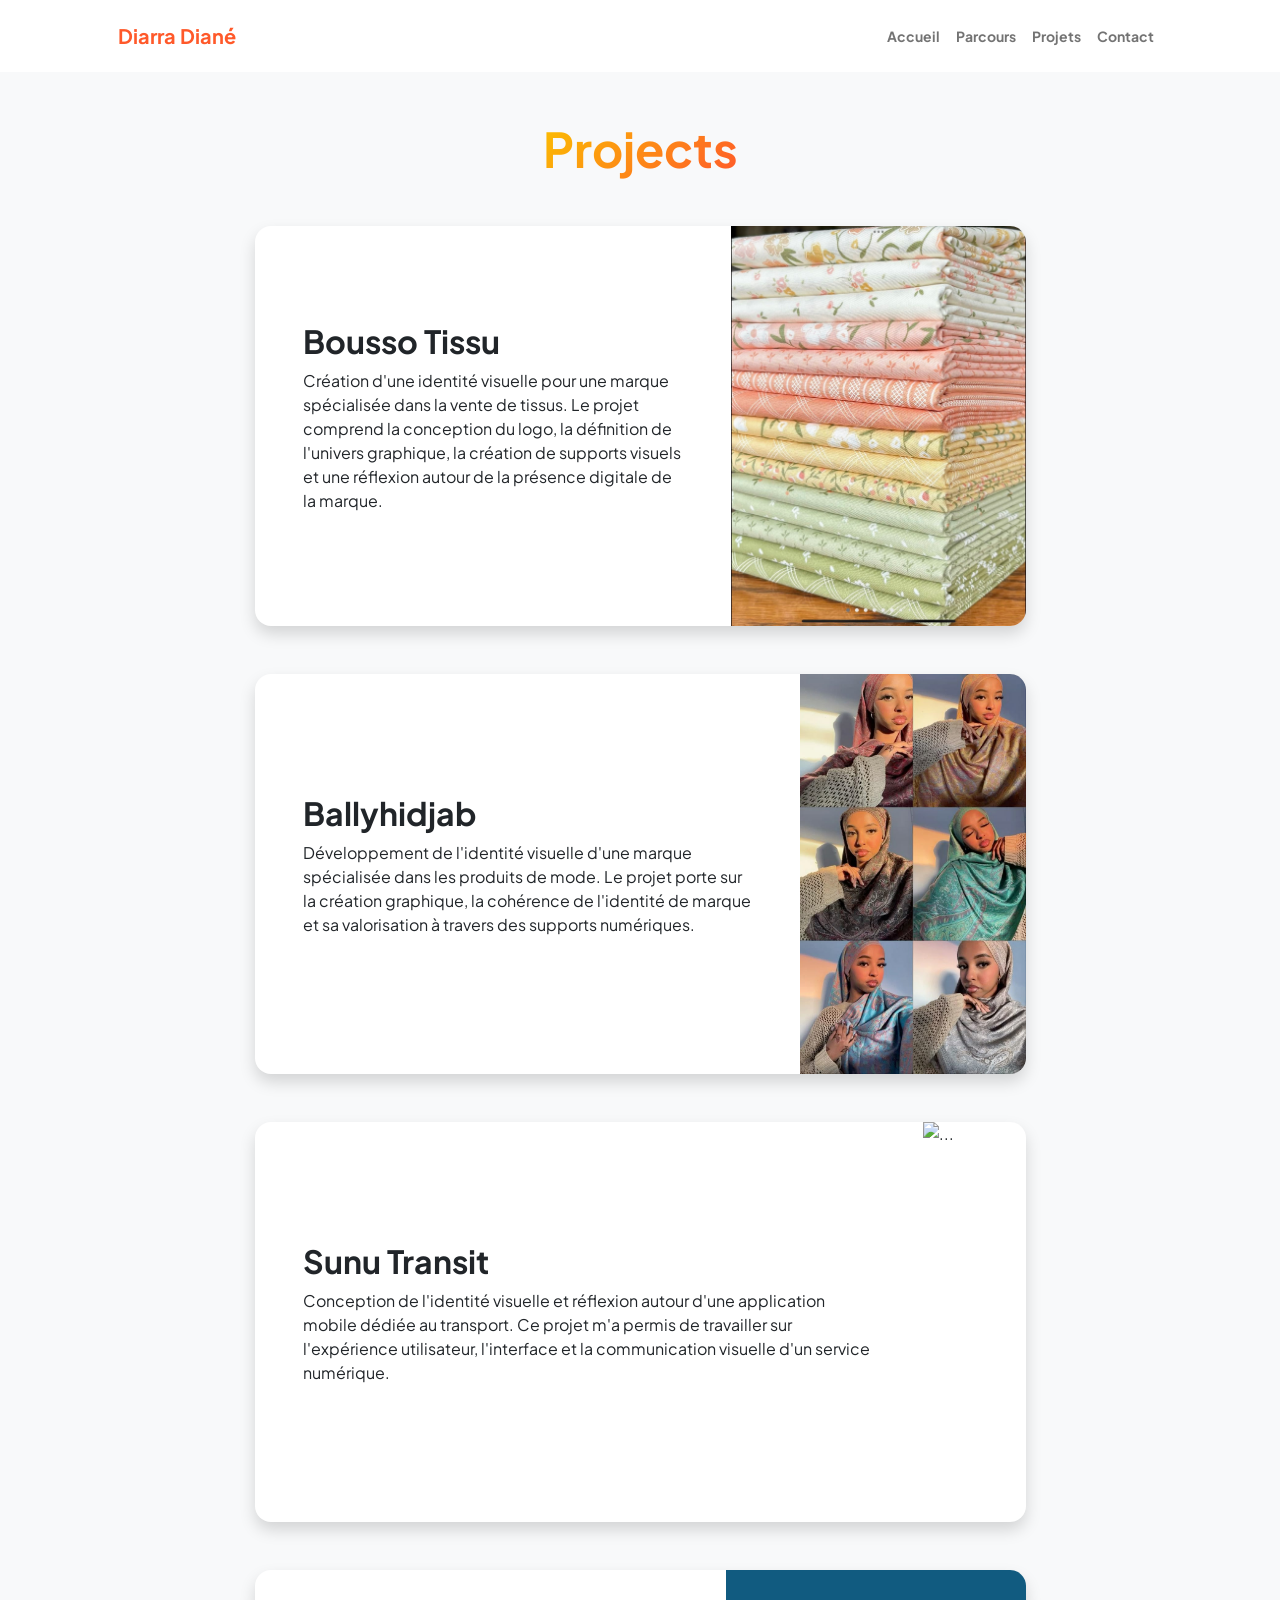
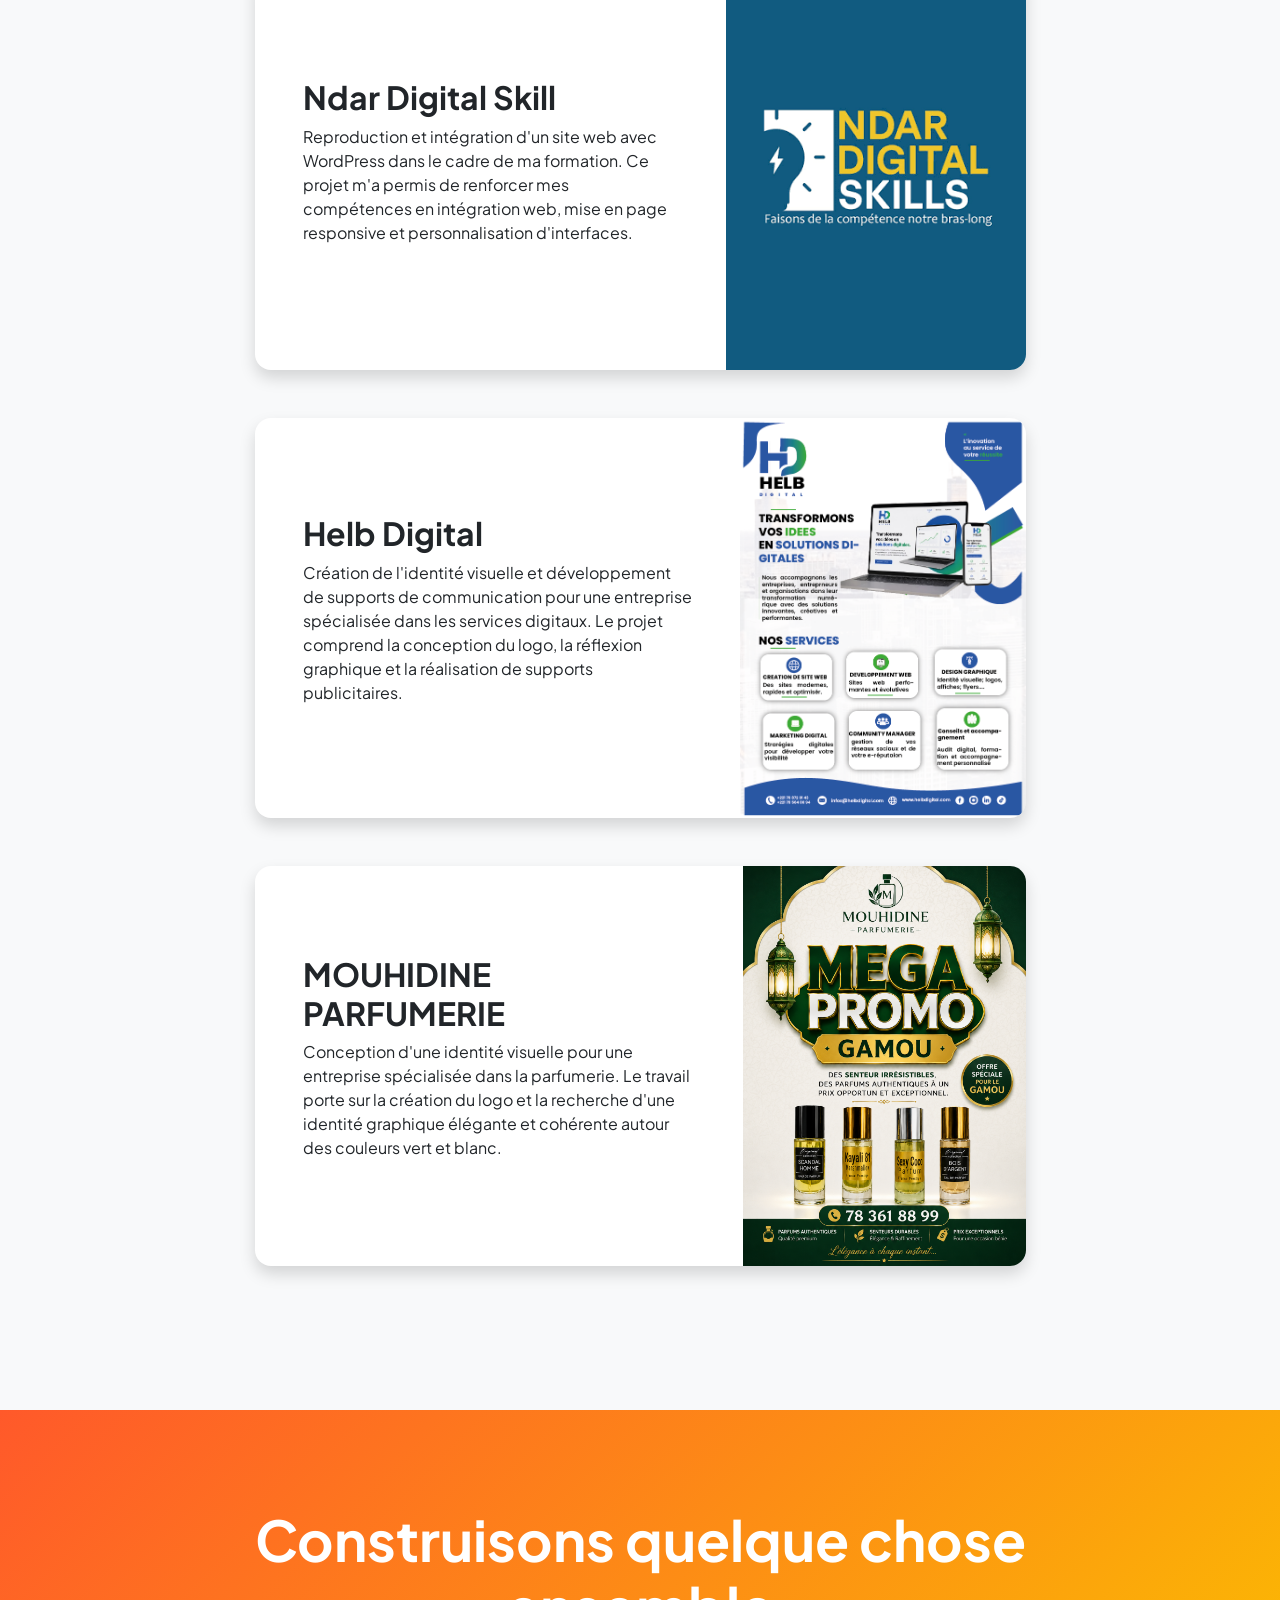
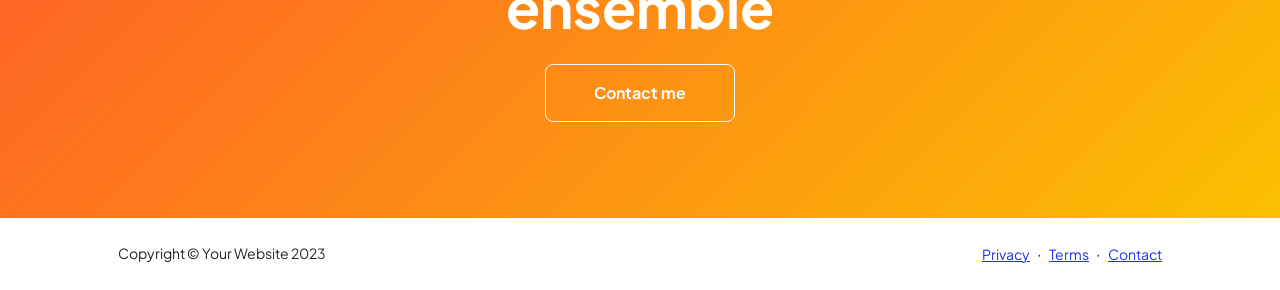
==== projects.html @ 72b6c83c "premier commit" ====
<!DOCTYPE html>
<html lang="en">
    <head>
        <meta charset="utf-8" />
        <meta name="viewport" content="width=device-width, initial-scale=1, shrink-to-fit=no" />
        <meta name="description" content="" />
        <meta name="author" content="" />
        <title>Modern Business - Start Bootstrap Template</title>
        <!-- Favicon-->
        <link rel="icon" type="image/x-icon" href="assets/favicon.ico" />
        <!-- Custom Google font-->
        <link rel="preconnect" href="https://fonts.googleapis.com" />
        <link rel="preconnect" href="https://fonts.gstatic.com" crossorigin />
        <link href="https://fonts.googleapis.com/css2?family=Plus+Jakarta+Sans:wght@100;200;300;400;500;600;700;800;900&amp;display=swap" rel="stylesheet" />
        <!-- Bootstrap icons-->
        <link href="https://cdn.jsdelivr.net/npm/bootstrap-icons@1.8.1/font/bootstrap-icons.css" rel="stylesheet" />
        <!-- Core theme CSS (includes Bootstrap)-->
        <link href="css/styles.css" rel="stylesheet" />
    </head>
    <body class="d-flex flex-column h-100 bg-light">
        <main class="flex-shrink-0">
            <!-- Navigation-->
            <nav class="navbar navbar-expand-lg navbar-light bg-white py-3">
                <div class="container px-5">
                    <a class="navbar-brand" href="index.html"><span class="fw-bolder text-primary">Diarra Diané</span></a>
                    <button class="navbar-toggler" type="button" data-bs-toggle="collapse" data-bs-target="#navbarSupportedContent" aria-controls="navbarSupportedContent" aria-expanded="false" aria-label="Toggle navigation"><span class="navbar-toggler-icon"></span></button>
                    <div class="collapse navbar-collapse" id="navbarSupportedContent">
                        <ul class="navbar-nav ms-auto mb-2 mb-lg-0 small fw-bolder">
                            <li class="nav-item"><a class="nav-link" href="index.html">Accueil</a></li>
                            <li class="nav-item"><a class="nav-link" href="resume.html">Parcours</a></li>
                            <li class="nav-item"><a class="nav-link" href="projects.html">Projets</a></li>
                            <li class="nav-item"><a class="nav-link" href="contact.html">Contact</a></li>
                        </ul>
                    </div>
                </div>
            </nav>
            <!-- Projects Section-->
            <section class="py-5">
                <div class="container px-5 mb-5">
                    <div class="text-center mb-5">
                        <h1 class="display-5 fw-bolder mb-0"><span class="text-gradient d-inline">Projects</span></h1>
                    </div>
                    <div class="row gx-5 justify-content-center">
                        <div class="col-lg-11 col-xl-9 col-xxl-8">
                            <!-- Project Card 1-->
                            <div class="card overflow-hidden shadow rounded-4 border-0 mb-5">
                                <div class="card-body p-0">
                                    <div class="d-flex align-items-center">
                                        <div class="p-5">
                                            <h2 class="fw-bolder">Bousso Tissu</h2>
                                            <p>
                                                Création d'une identité visuelle pour une marque spécialisée
                                                dans la vente de tissus. Le projet comprend la conception du
                                                logo, la définition de l'univers graphique, la création de
                                                supports visuels et une réflexion autour de la présence
                                                digitale de la marque.
                                            </p>
                                        </div>
                                        <img class="img-fluid project-img" src="assets/tissus.jpg" alt="Bousso Tissu" />
                                    </div>
                                </div>
                            </div>
                            <!-- Project Card 2-->
                            <div class="card overflow-hidden shadow rounded-4 border-0 mb-5">
                                <div class="card-body p-0">
                                    <div class="d-flex align-items-center">
                                        <div class="p-5">
                                            <h2 class="fw-bolder">Ballyhidjab</h2>
                                            <p>
                                                Développement de l'identité visuelle d'une marque spécialisée
                                                dans les produits de mode. Le projet porte sur la création
                                                graphique, la cohérence de l'identité de marque et sa
                                                valorisation à travers des supports numériques.
                                            </p>
                                        </div>
                                        <img class="img-fluid project-img" src="assets/16d7089b056cf580c955b01322054cd0.jpg" alt="Ballyhidjab" />
                                    </div>
                                </div>
                            </div>
                            <!-- Project Card 3-->
                            <div class="card overflow-hidden shadow rounded-4 border-0 mb-5">
                                <div class="card-body p-0">
                                    <div class="d-flex align-items-center">
                                        <div class="p-5">
                                            <h2 class="fw-bolder">Sunu Transit</h2>
                                            <p>
                                                Conception de l'identité visuelle et réflexion autour d'une
                                                application mobile dédiée au transport. Ce projet m'a permis
                                                de travailler sur l'expérience utilisateur, l'interface et
                                                la communication visuelle d'un service numérique.
                                            </p>
                                        </div>
                                        <img class="img-fluid project-img" src="https://dummyimage.com/300x400/343a40/6c757d" alt="..." />
                                    </div>
                                </div>
                            </div>
                            <!-- Project Card 4-->
                            <div class="card overflow-hidden shadow rounded-4 border-0 mb-5">
                                <div class="card-body p-0">
                                    <div class="d-flex align-items-center">
                                        <div class="p-5">
                                            <h2 class="fw-bolder">Ndar Digital Skill</h2>
                                            <p>
                                                Reproduction et intégration d'un site web avec WordPress
                                                dans le cadre de ma formation. Ce projet m'a permis de
                                                renforcer mes compétences en intégration web, mise en page
                                                responsive et personnalisation d'interfaces.
                                            </p>
                                        </div>
                                        <img class="img-fluid project-img" src="assets/images.png" alt="..." />
                                    </div>
                                </div>
                            </div>
                            <!-- Project Card 5-->
                            <div class="card overflow-hidden shadow rounded-4 border-0 mb-5">
                                <div class="card-body p-0">
                                    <div class="d-flex align-items-center">
                                        <div class="p-5">
                                            <h2 class="fw-bolder">Helb Digital</h2>
                                            <p>
                                                Création de l'identité visuelle et développement de supports
                                                de communication pour une entreprise spécialisée dans les
                                                services digitaux. Le projet comprend la conception du logo,
                                                la réflexion graphique et la réalisation de supports
                                                publicitaires.
                                            </p>
                                        </div>
                                        <img class="img-fluid project-img" src="assets/Plan de travail 1.png" alt="..." />
                                    </div>
                                </div>
                            </div>
                            <!-- Project Card 6-->
                            <div class="card overflow-hidden shadow rounded-4 border-0 mb-5">
                                <div class="card-body p-0">
                                    <div class="d-flex align-items-center">
                                        <div class="p-5">
                                            <h2 class="fw-bolder">MOUHIDINE PARFUMERIE</h2>
                                            <p>
                                                Conception d'une identité visuelle pour une entreprise
                                                spécialisée dans la parfumerie. Le travail porte sur la
                                                création du logo et la recherche d'une identité graphique
                                                élégante et cohérente autour des couleurs vert et blanc.
                                            </p>
                                        </div>
                                        <img class="img-fluid project-img" src="assets/AFFICHE Diomaye.png" alt="MOUHIDINE" />
                                    </div>
                                </div>
                            </div>
                        </div>
                    </div>
                </div>
            </section>
            <!-- Call to action section-->
            <section class="py-5 bg-gradient-primary-to-secondary text-white">
                <div class="container px-5 my-5">
                    <div class="text-center">
                        <h2 class="display-4 fw-bolder mb-4">Construisons quelque chose ensemble</h2>
                        <a class="btn btn-outline-light btn-lg px-5 py-3 fs-6 fw-bolder" href="contact.html">Contact me</a>
                    </div>
                </div>
            </section>
        </main>
        <!-- Footer-->
        <footer class="bg-white py-4 mt-auto">
            <div class="container px-5">
                <div class="row align-items-center justify-content-between flex-column flex-sm-row">
                    <div class="col-auto"><div class="small m-0">Copyright &copy; Your Website 2023</div></div>
                    <div class="col-auto">
                        <a class="small" href="#!">Privacy</a>
                        <span class="mx-1">&middot;</span>
                        <a class="small" href="#!">Terms</a>
                        <span class="mx-1">&middot;</span>
                        <a class="small" href="#!">Contact</a>
                    </div>
                </div>
            </div>
        </footer>
        <!-- Bootstrap core JS-->
        <script src="https://cdn.jsdelivr.net/npm/bootstrap@5.2.3/dist/js/bootstrap.bundle.min.js"></script>
        <!-- Core theme JS-->
        <script src="js/scripts.js"></script>
    </body>
</html>
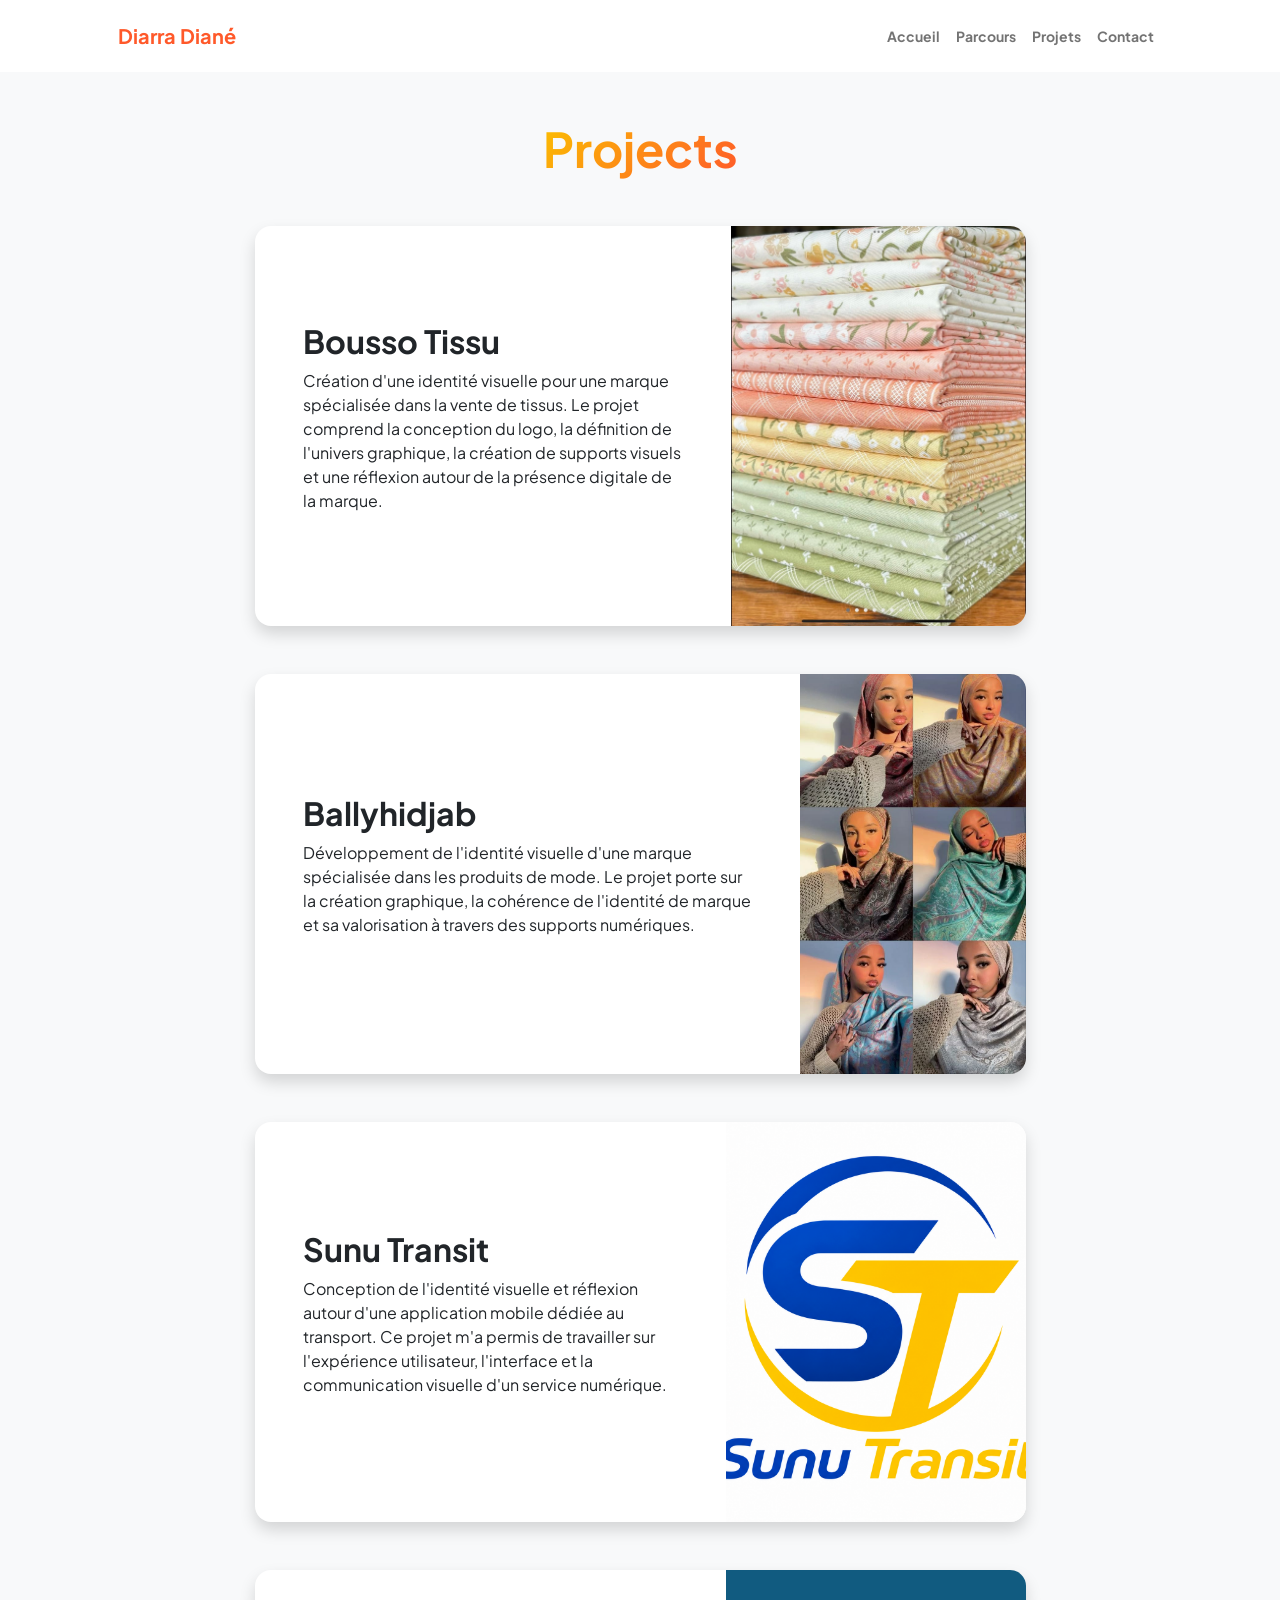
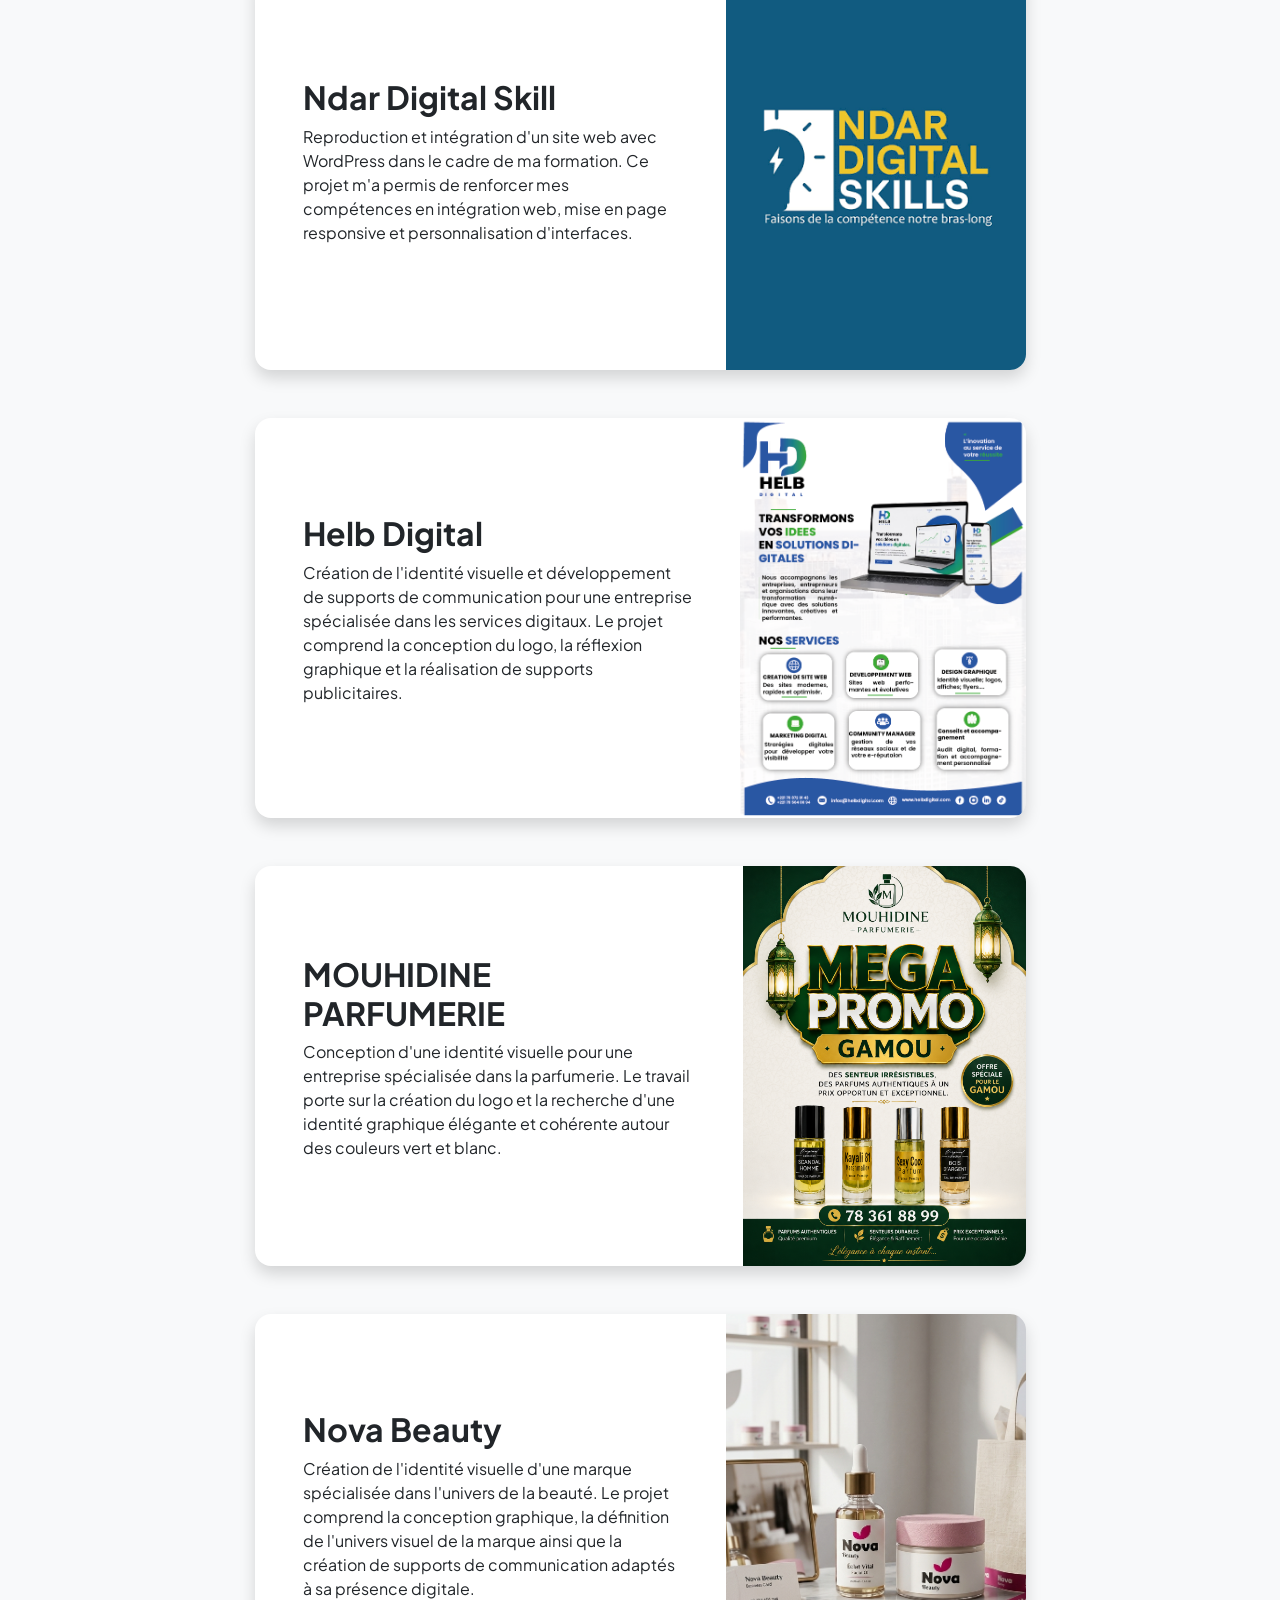
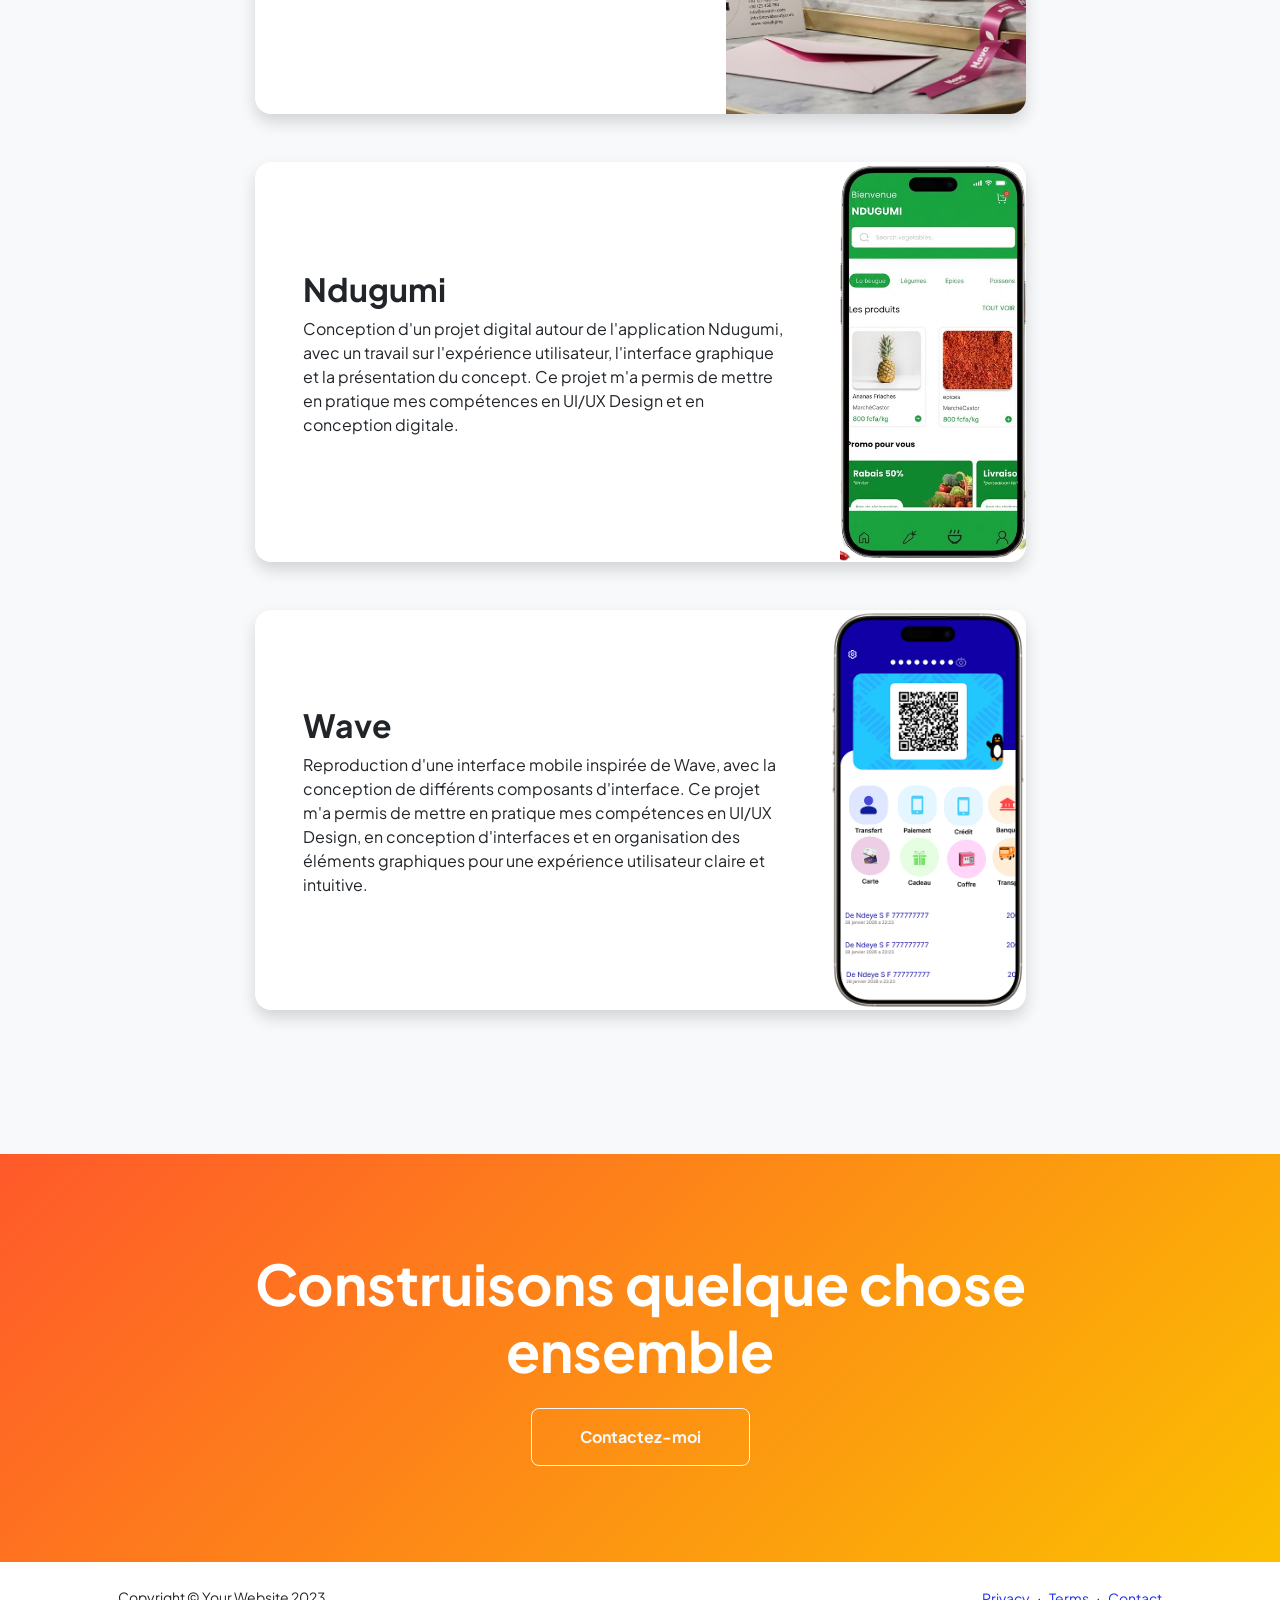
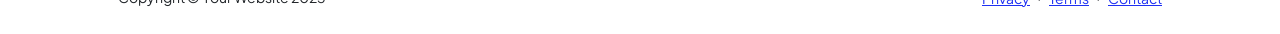
==== commit 037616d4: "ajout des projets" ====
--- a/projects.html
+++ b/projects.html
@@ -90,7 +90,7 @@
                                                 la communication visuelle d'un service numérique.
                                             </p>
                                         </div>
-                                        <img class="img-fluid project-img" src="https://dummyimage.com/300x400/343a40/6c757d" alt="..." />
+                                        <img class="img-fluid project-img" src="assets/sunu Transit.png" alt="..." />
                                     </div>
                                 </div>
                             </div>
@@ -146,6 +146,64 @@
                                     </div>
                                 </div>
                             </div>
+                            <!-- Project Card 7-->
+                            <div class="card overflow-hidden shadow rounded-4 border-0 mb-5">
+                                <div class="card-body p-0">
+                                    <div class="d-flex align-items-center">
+                                        <div class="p-5">
+                                            <h2 class="fw-bolder">Nova Beauty</h2>
+                                            <p>
+                                                Création de l'identité visuelle d'une marque spécialisée
+                                                dans l'univers de la beauté. Le projet comprend la conception
+                                                graphique, la définition de l'univers visuel de la marque
+                                                ainsi que la création de supports de communication adaptés
+                                                à sa présence digitale.
+                                            </p>
+                                        </div>
+                                        <img class="img-fluid project-img" src="assets/Mockup.png" alt="NOVA BEAUTY" />
+                                    </div>
+                                </div>
+                            </div>
+                            <!-- Project Card 8-->
+                            <div class="card overflow-hidden shadow rounded-4 border-0 mb-5">
+                                <div class="card-body p-0">
+                                    <div class="d-flex align-items-center">
+                                        <div class="p-5">
+                                            <h2 class="fw-bolder">Ndugumi</h2>
+                                            <p>
+                                                 Conception d'un projet digital autour de l'application
+                                                Ndugumi, avec un travail sur l'expérience utilisateur,
+                                                l'interface graphique et la présentation du concept.
+                                                Ce projet m'a permis de mettre en pratique mes compétences
+                                                en UI/UX Design et en conception digitale.
+                                            </p>
+                                        </div>
+                                        <img class="img-fluid project-img" src="assets/ndugumi.png" alt="Ndugumi" />
+                                    </div>
+                                </div>
+                            </div>
+                                                        <!-- Project Card 9-->
+                            <div class="card overflow-hidden shadow rounded-4 border-0 mb-5">
+                                <div class="card-body p-0">
+                                    <div class="d-flex align-items-center">
+                                        <div class="p-5">
+                                            <h2 class="fw-bolder">Wave</h2>
+                                            <p>
+                                                 Reproduction d'une interface mobile inspirée de Wave,
+                                                avec la conception de différents composants d'interface.
+                                                Ce projet m'a permis de mettre en pratique mes compétences
+                                                en UI/UX Design, en conception d'interfaces et en organisation
+                                                des éléments graphiques pour une expérience utilisateur claire
+                                                et intuitive.
+                                            </p>
+                                        </div>
+                                        <img class="img-fluid project-img" src="assets/Wave.png" alt="Ndugumi" />
+                                    </div>
+                                </div>
+                            </div>
+
+                            
+                            
                         </div>
                     </div>
                 </div>
@@ -155,7 +213,7 @@
                 <div class="container px-5 my-5">
                     <div class="text-center">
                         <h2 class="display-4 fw-bolder mb-4">Construisons quelque chose ensemble</h2>
-                        <a class="btn btn-outline-light btn-lg px-5 py-3 fs-6 fw-bolder" href="contact.html">Contact me</a>
+                        <a class="btn btn-outline-light btn-lg px-5 py-3 fs-6 fw-bolder" href="contact.html">Contactez-moi</a>
                     </div>
                 </div>
             </section>
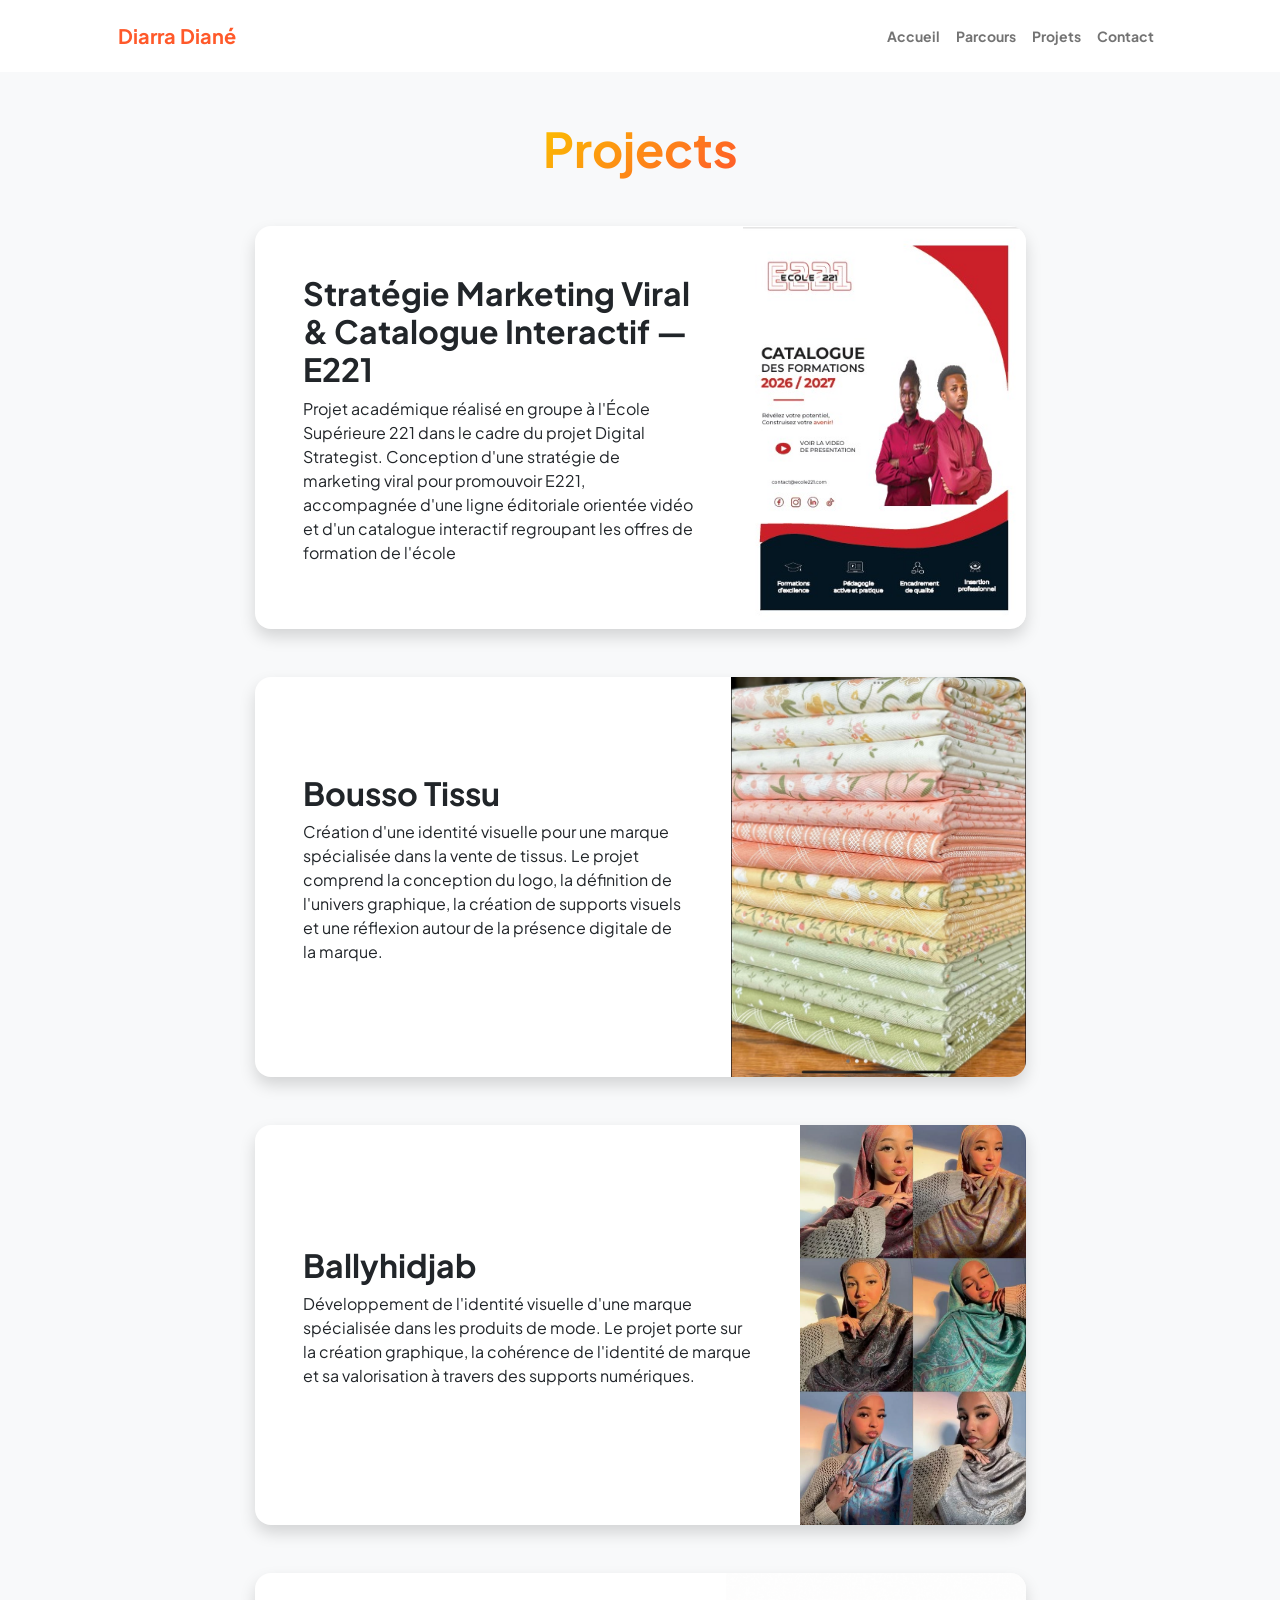
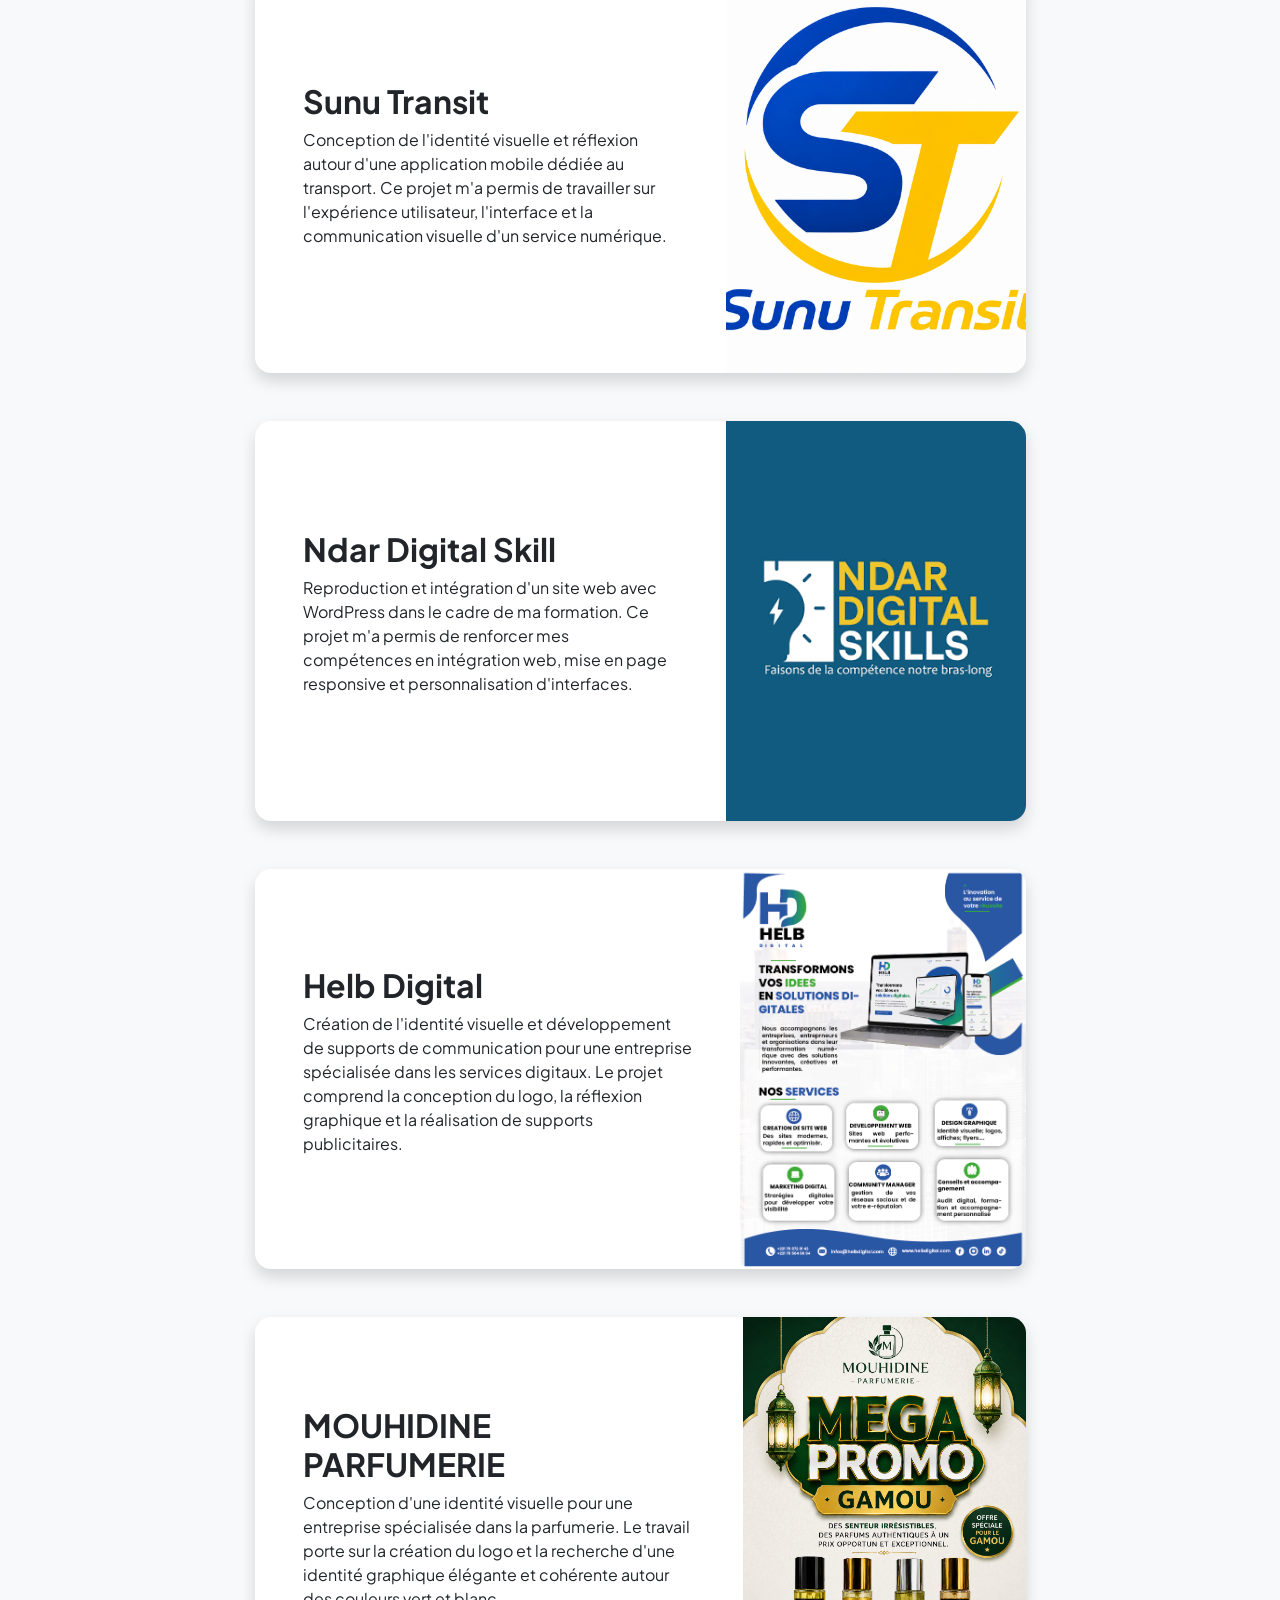
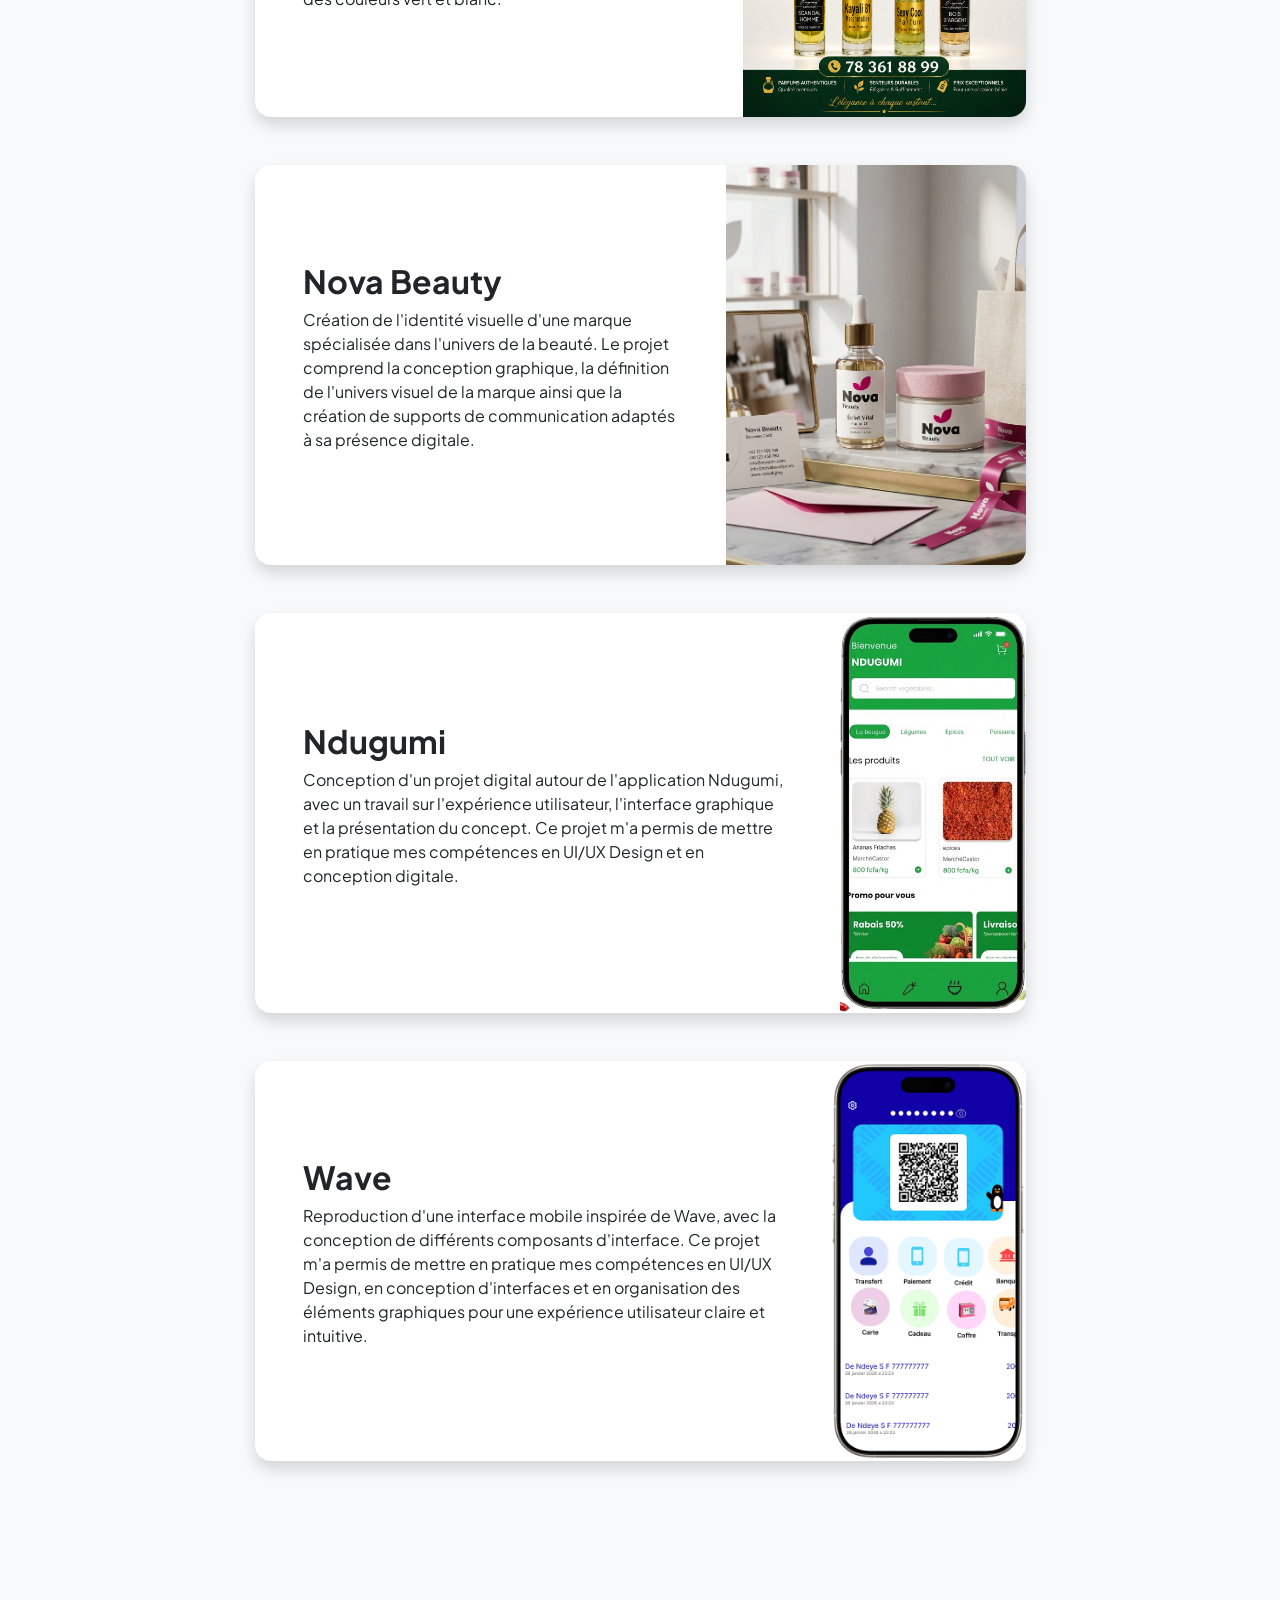
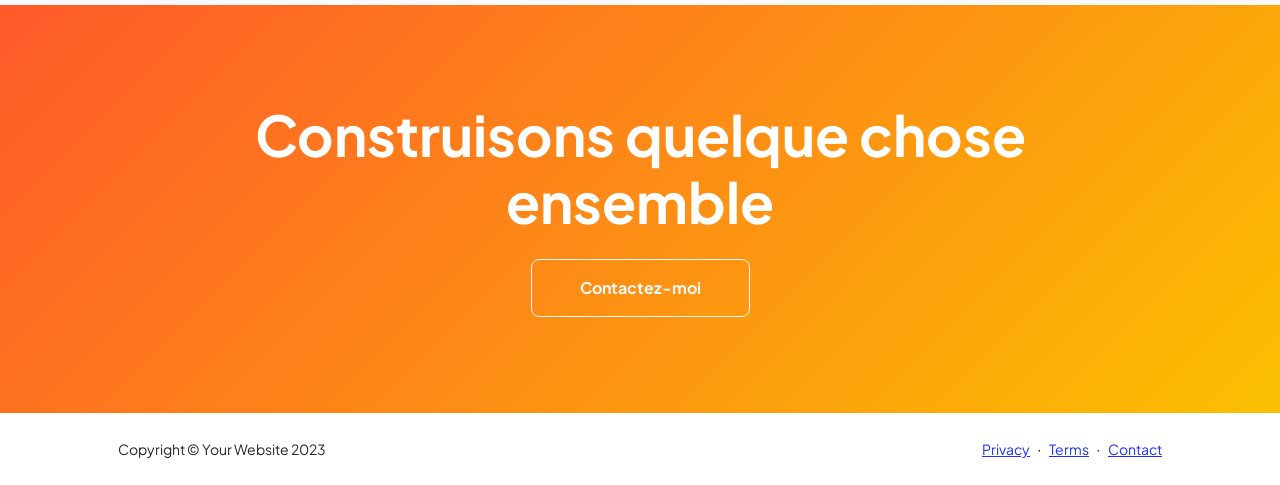
==== commit 61b59540: "ajout des projet" ====
--- a/projects.html
+++ b/projects.html
@@ -47,6 +47,24 @@
                                 <div class="card-body p-0">
                                     <div class="d-flex align-items-center">
                                         <div class="p-5">
+                                            <h2 class="fw-bolder">Stratégie Marketing Viral & Catalogue Interactif — E221</h2>
+                                            <p>
+                                                Projet académique réalisé en groupe à l'École Supérieure 221
+                                                dans le cadre du projet Digital Strategist. Conception d'une
+                                                stratégie de marketing viral pour promouvoir E221, accompagnée
+                                                d'une ligne éditoriale orientée vidéo et d'un catalogue
+                                                interactif regroupant les offres de formation de l'école
+                                                                        </p>
+                                        </div>
+                                        <img class="img-fluid project-img" src="assets/p1.jpeg" alt="p1" />
+                                    </div>
+                                </div>
+                            </div>
+                             <!-- Project Card 2-->
+                            <div class="card overflow-hidden shadow rounded-4 border-0 mb-5">
+                                <div class="card-body p-0">
+                                    <div class="d-flex align-items-center">
+                                        <div class="p-5">
                                             <h2 class="fw-bolder">Bousso Tissu</h2>
                                             <p>
                                                 Création d'une identité visuelle pour une marque spécialisée
@@ -60,7 +78,7 @@
                                     </div>
                                 </div>
                             </div>
-                            <!-- Project Card 2-->
+                            <!-- Project Card 3-->
                             <div class="card overflow-hidden shadow rounded-4 border-0 mb-5">
                                 <div class="card-body p-0">
                                     <div class="d-flex align-items-center">
@@ -77,7 +95,7 @@
                                     </div>
                                 </div>
                             </div>
-                            <!-- Project Card 3-->
+                            <!-- Project Card 4-->
                             <div class="card overflow-hidden shadow rounded-4 border-0 mb-5">
                                 <div class="card-body p-0">
                                     <div class="d-flex align-items-center">
@@ -94,7 +112,7 @@
                                     </div>
                                 </div>
                             </div>
-                            <!-- Project Card 4-->
+                            <!-- Project Card 5-->
                             <div class="card overflow-hidden shadow rounded-4 border-0 mb-5">
                                 <div class="card-body p-0">
                                     <div class="d-flex align-items-center">
@@ -111,7 +129,7 @@
                                     </div>
                                 </div>
                             </div>
-                            <!-- Project Card 5-->
+                            <!-- Project Card 6-->
                             <div class="card overflow-hidden shadow rounded-4 border-0 mb-5">
                                 <div class="card-body p-0">
                                     <div class="d-flex align-items-center">
@@ -129,7 +147,7 @@
                                     </div>
                                 </div>
                             </div>
-                            <!-- Project Card 6-->
+                            <!-- Project Card 7-->
                             <div class="card overflow-hidden shadow rounded-4 border-0 mb-5">
                                 <div class="card-body p-0">
                                     <div class="d-flex align-items-center">
@@ -146,7 +164,7 @@
                                     </div>
                                 </div>
                             </div>
-                            <!-- Project Card 7-->
+                            <!-- Project Card 8-->
                             <div class="card overflow-hidden shadow rounded-4 border-0 mb-5">
                                 <div class="card-body p-0">
                                     <div class="d-flex align-items-center">
@@ -164,7 +182,7 @@
                                     </div>
                                 </div>
                             </div>
-                            <!-- Project Card 8-->
+                            <!-- Project Card 9-->
                             <div class="card overflow-hidden shadow rounded-4 border-0 mb-5">
                                 <div class="card-body p-0">
                                     <div class="d-flex align-items-center">
@@ -182,7 +200,7 @@
                                     </div>
                                 </div>
                             </div>
-                                                        <!-- Project Card 9-->
+                                                        <!-- Project Card 10-->
                             <div class="card overflow-hidden shadow rounded-4 border-0 mb-5">
                                 <div class="card-body p-0">
                                     <div class="d-flex align-items-center">
